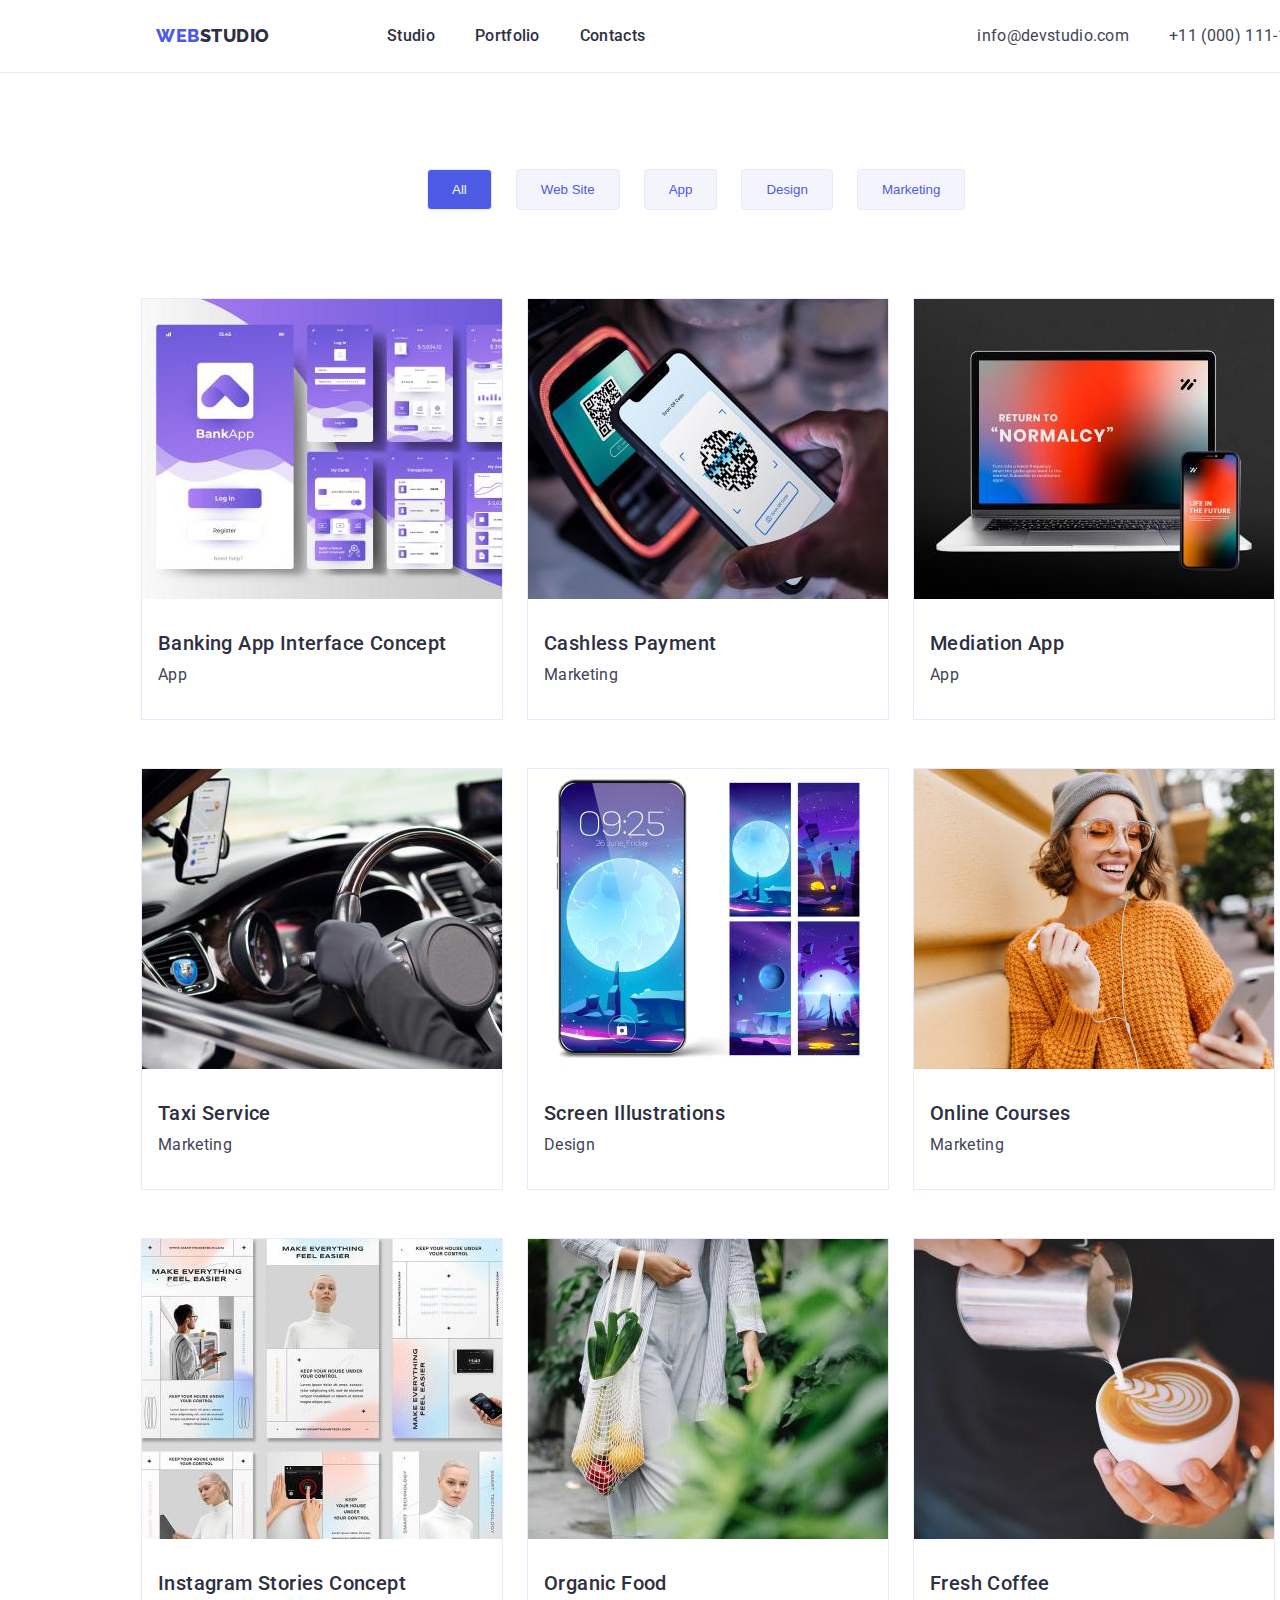
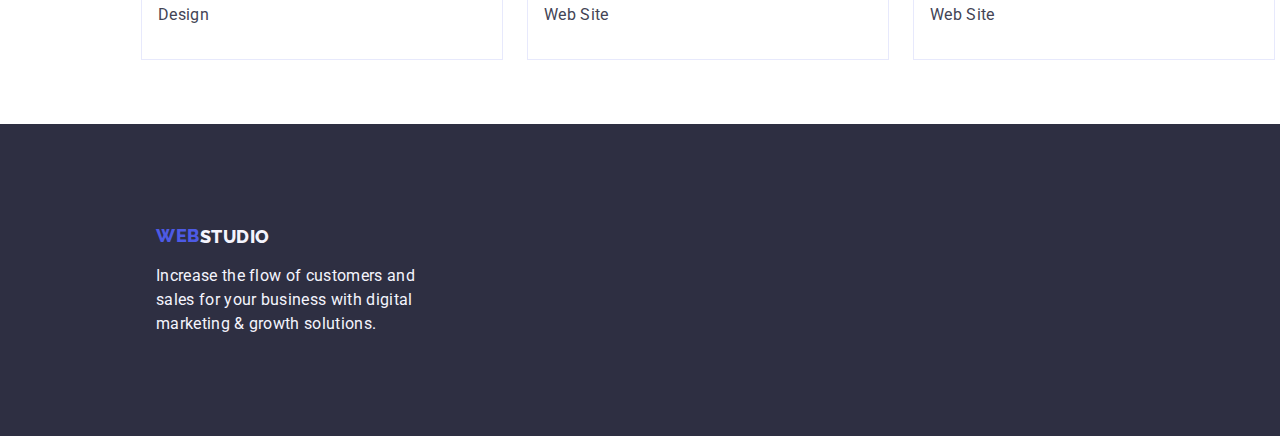
==== portfolio.html @ ba032833 "Initial commit" ====
<!DOCTYPE html>
<html lang="en">
  <head>
    <meta charset="UTF-8" />
    <meta http-equiv="X-UA-Compatible" content="IE=edge" />
    <meta name="viewport" content="width=device-width, initial-scale=1.0" />
    <title>Homework #3</title>
    <!-- FONTS -->
    <link rel="preconnect" href="https://fonts.googleapis.com" />
    <link rel="preconnect" href="https://fonts.gstatic.com" crossorigin />
    <link
      href="https://fonts.googleapis.com/css2?family=Raleway:wght@800&family=Roboto:wght@400;500;700;900&display=swap"
      rel="stylesheet"
    />
    <!-- CSS -->
    <link rel="stylesheet" href="./css/styles.css" />
    <!-- MODERN-NORMALIZE CSS -->
    <link
      rel="stylesheet"
      href="node_modules/modern-normalize/modern-normalize.css"
    />
  </head>

  <body>
    <header class="header">
      <div class="container header-container">
        <!-- LOGO -->
        <a class="header-logo link" href="./"
          ><span class="logo-web">WEB</span>STUDIO</a
        >

        <nav class="header-navigation">
          <!-- Menu Links -->
          <ul class="header-list list">
            <li class="header-item item">
              <a class="header-link link" href="./">Studio</a>
            </li>
            <li class="header-item item">
              <a class="header-link link" href="./portfolio.html">Portfolio</a>
            </li>
            <li class="header-item item">
              <a class="header-link link" href="">Contacts</a>
            </li>
          </ul>
        </nav>
        <!--  -->
        <ul class="header-ctas-list list">
          <li class="header-ctas-item item">
            <a class="header-ctas-link link" href="mailto:info@devstudio.com"
              >info@devstudio.com</a
            >
          </li>
          <li class="header-ctas-item item">
            <a class="header-ctas-link link" href="tel:+110001111111"
              >+11 (000) 111-11-11</a
            >
          </li>
        </ul>
      </div>
    </header>

    <main>
      <div class="portfolio-filter">
        <button class="portfolio-btn-filter button active" type="button">
          All
        </button>
        <button class="portfolio-btn-filter button" type="button">
          Web Site
        </button>
        <button class="portfolio-btn-filter button" type="button">App</button>
        <button class="portfolio-btn-filter button" type="button">
          Design
        </button>
        <button class="portfolio-btn-filter button" type="button">
          Marketing
        </button>
      </div>

      <section class="portfolio-images">
        <ul class="portfolio-list list">
          <li class="portfolio-item item">
            <img
              src="./images/bank-app.jpg"
              alt="banking app interface concept"
            />
            <h3>Banking App Interface Concept</h3>
            <p>App</p>
          </li>
          <li class="portfolio-item">
            <img src="./images/cashless.jpg" alt="cashless payment" />
            <h3>Cashless Payment</h3>
            <p>Marketing</p>
          </li>
          <li class="portfolio-item item">
            <img src="./images/meditation.jpg" alt="mediation app" />
            <h3>Mediation App</h3>
            <p>App</p>
          </li>
          <li class="portfolio-item item">
            <img src="./images/taxi-service.jpg" alt="taxi service" />
            <h3>Taxi Service</h3>
            <p>Marketing</p>
          </li>
          <li class="portfolio-item item">
            <img src="./images/screen.jpg" alt="screen illustrations" />
            <h3>Screen Illustrations</h3>
            <p>Design</p>
          </li>
          <li class="portfolio-item item">
            <img src="./images/online-courses.jpg" alt="online courses" />
            <h3>Online Courses</h3>
            <p>Marketing</p>
          </li>
          <li class="portfolio-item item">
            <img
              src="./images/ig-stories.jpg"
              alt="instagram stories concept"
            />
            <h3>Instagram Stories Concept</h3>
            <p>Design</p>
          </li>
          <li class="portfolio-item item">
            <img src="./images/organic-food.jpg" alt="organic food" />
            <h3>Organic Food</h3>
            <p>Web Site</p>
          </li>
          <li class="portfolio-item item">
            <img src="./images/coffee.jpg" alt="fresh coffee" />
            <h3>Fresh Coffee</h3>
            <p>Web Site</p>
          </li>
        </ul>
      </section>
    </main>

    <footer>
      <div class="container footer-container">
        <a class="footer-logo link" href="./"
          ><span class="logo-web">WEB</span>STUDIO</a
        >
        <p>
          Increase the flow of customers and <br />sales for your business with
          digital <br />marketing & growth solutions.
        </p>
      </div>
    </footer>
  </body>
</html>
---- css/styles.css ----
:root {
    --WHITE: #FFF;
    --IRIS: #4D5AE5;
    --NAVY-BLUE: #2E2F42;
    --SLATE: #434455;
    --CLOUD: #F4F4FD;
    --CORNFLOWER: #E7E9FC;
    --OCEAN: #404BBF;
}

p,
h1,
h2,
h3,
section {
    margin: 0;
}

/* ul,
li {
    margin: 0;
    padding: 0;
}  */

img {
    display: block;
}

body {
    font-family: "Roboto", sans-serif;
    width: 1440px;
    margin: auto;
}

/* General Styles */
.container {
    width: 1440px;
    margin: auto;
}

.list {
    list-style: none;
    padding-left: 0;
    display: flex;
    gap: 40px;
    justify-content: center;

}
.button{
    cursor: pointer;
}

.link {
    text-decoration: none;
    display: flex;
}

.logo-web {
    color: var(--IRIS);
    font-family: "Raleway", sans-serif;
    font-size: 18px;
    font-style: normal;
    font-weight: 800;
    line-height: 116.667%;
    /* 116.667% */
    letter-spacing: 0.54px;
    text-transform: uppercase;
}

h2 {
    color: var(--NAVY-BLUE);
    text-align: center;
    /* Header 2 */
    font-family: Roboto;
    font-size: 36px;
    font-style: normal;
    font-weight: 700;
    line-height: 111.111%;
    /* 111.111% */
    letter-spacing: 0.72px;
    text-transform: capitalize;
}

h3 {
    margin: 0px;
    color: var(--NAVY-BLUE);
    /* Header 3 */
    font-family: Roboto;
    font-size: 20px;
    font-style: normal;
    font-weight: 500;
    line-height: 120%;
    /* 120% */
    letter-spacing: 0.4px;

}

p {
    margin: 0px;
    color: var(--SLATE);
    /* Body */
    font-family: Roboto;
    font-size: 16px;
    font-style: normal;
    font-weight: 400;
    line-height: 150%;
    /* 150% */
    letter-spacing: 0.32px;

}

.section {
    padding-bottom: 120px;
}

/* End of General Styles */

/* HEADER SECTION */
.header-container {
    border-bottom: 1px solid var(--CORNFLOWER);
    background: var(--WHITE);
    display: flex;
    height: 72px;
    gap: 40px;
    align-items: center;
    flex-shrink: 0;

}


.header-logo {
    color: var(--NAVY-BLUE);
    font-family: "Raleway", sans-serif;
    font-size: 18px;
    font-style: normal;
    font-weight: 800;
    line-height: 116.667%;
    /* 116.667% */
    letter-spacing: 0.54px;
    text-transform: uppercase;
    padding-left: 156px;
    justify-content: flex-start;
    width: 115px;
    align-items: center;
    border-radius: 4px;
}

.header-navigation {
    display: flex;
    align-items: flex-start;
    padding-left: 76px;
}


.header-link {
    color: var(--NAVY-BLUE);
    /* Body Medium */
    font-family: inherit;
    font-size: 16px;
    font-style: normal;
    font-weight: 500;
    line-height: 150%;
    /* 150% */
    letter-spacing: 0.32px;
}

.header-link:hover {
    color: var(--IRIS);
}

.header-ctas-list {
    padding-left: 292px;
}

.header-ctas-link {
    color: var(--SLATE);
    /* Body */
    font-family: inherit;
    font-size: 16px;
    font-style: normal;
    font-weight: 400;
    line-height: 150%;
    /* 150% */
    letter-spacing: 0.32px;
}

.header-ctas-link:hover {
    color: var(--IRIS);
}

/* END OF HEADER SECTION */

/* HERO SECTION  */
.hero-container {
    background: var(--NAVY-BLUE);
    height: 600px;
    flex-shrink: 0;
}

.hero-btn {
    display: inline-flex;
    padding: 16px 32px;
    align-items: flex-start;
    gap: 10px;
    font-family: inherit;
    border-radius: 4px;
    background: var(--IRIS);
    color: var(--WHITE);
    box-shadow: 0px 4px 4px 0px rgba(0, 0, 0, 0.15);
    position: absolute;
    margin-left: -50px;
    left: 50%;
}

.hero-btn:hover {
    background-color: var(--WHITE);
    color: var(--IRIS);

}

.hero-section-title {
    color: var(--WHITE);
    text-align: center;
    /* Header 1 */
    font-family: inherit;
    font-size: 56px;
    font-style: normal;
    font-weight: 700;
    line-height: 107.143%;
    /* 107.143% */
    letter-spacing: 1.12px;
    padding-top: 188px;
    padding-bottom: 48px;
}

.hero-list {
    gap: 24px;
    padding-top: 32px;
}

.hero-benefit-item {
    display: flex;
    width: 264px;
    flex-direction: column;
    align-items: flex-start;
    gap: 8px;
}

.wwd-item {
    display: inline-flex;
    flex-direction: column;
    align-items: flex-start;
}

.our-team {
    height: 492px;
    padding-top: 120px;
    padding-bottom: 120px;
    text-align: center;
    background: var(--CLOUD);
}

.ot h2 {
    padding-top: 32px;
}

.ot-container {
    padding-bottom: 0px;
}

.ot-item {
    display: inline-flex;
    padding-bottom: 32px;
    flex-direction: column;
    justify-content: center;
    align-items: center;
    gap: 32px;
    border-radius: 0px 0px 4px 4px;
    background: var(--WHITE, #FFF);
    box-shadow: 0px 2px 1px 0px rgba(46, 47, 66, 0.08), 0px 1px 1px 0px rgba(46, 47, 66, 0.16), 0px 1px 6px 0px rgba(46, 47, 66, 0.08);
}

.ot-item-card-content {
    display: flex;
    width: 232px;
    flex-direction: column;
    justify-content: center;
    align-items: center;
    gap: 8px;
}


/* END OF HERO SECTION */

/* PORTFOLIO SECTION  */
.portfolio-btn-filter {
    border-radius: 4px;
    border: 1px solid var(--CORNFLOWER);
    background: var(--CLOUD);
    color: var(--IRIS);
}

.active {
    background: var(--IRIS);
    color: var(--CLOUD);
}

.portfolio-filter {
    display: inline-flex;
    padding-top: 96px;
    padding-left: 427px;
    padding-bottom: 72px;
}

.portfolio-btn-filter {
    border-radius: 4px;
    border: 1px solid var(--CORNFLOWER, #e7e9fc);
    background: var(--CLOUD, #f4f4fd);
    display: flex;
    padding: 12px 24px;
    justify-content: center;
    align-items: center;
    color: var(--IRIS, #4d5ae5);
    text-align: center;
    margin-right: 24px;
}

.portfolio-btn-filter:hover,
.active {
    border-radius: 4px;
    border: 1px solid var(--CORNFLOWER);
    background: var(--IRIS);
    color: var(--CLOUD);
}

.active:hover {
    background: var(--CLOUD);
    color: var(--IRIS);
}

.portfolio-images {
    width: 1440px;
    display: flex;

}

.portfolio-images h3 {
    margin: 0px;
    padding-top: 32px;
    padding-left: 16px;
}

.portfolio-images p {
    margin: 0px;
    padding-top: 8px;
    padding-left: 16px;
    padding-bottom: 32px;
}

.portfolio-list {
    display: flex;
    flex-wrap: wrap;
    gap: inherit;
}

.portfolio-item {
    background-color: #ffffff;
    margin-right: 24px;
    border: 1px solid #e7e9fc;
    width: 360px;
    height: 420px;
}

.portfolio-item:nth-of-type(3n + 1) {
    margin-bottom: 48px;
}

/* END OF PORTFOLIO SECTION */

/* CONTACTS SECTION  */

/* END OF CONTACTS SECTION */


/* FOOTER */
.footer-container {
    background: var(--NAVY-BLUE);
    height: 312px;
    flex-shrink: 0;
}

.footer-logo {
    padding-top: 101.5px;
    padding-left: 156px;
    text-decoration: none;
    color: var(--CLOUD, #f4f4fd);
    font-family: Raleway;
    font-size: 18px;
    font-weight: 800;
    line-height: 21px;
    letter-spacing: 0.54px;
    text-transform: uppercase;
}

footer p {
    color: var(--CLOUD);
    line-height: 150%;
    /* 150% */
    padding-top: 17.5px;
    width: 264px;
    padding-left: 156px;
    /* 
    line-height: 1;
    1 = 16px 
    1.5 = 24px
    */
    letter-spacing: 0.32px;
}


/* END OF FOOTER */
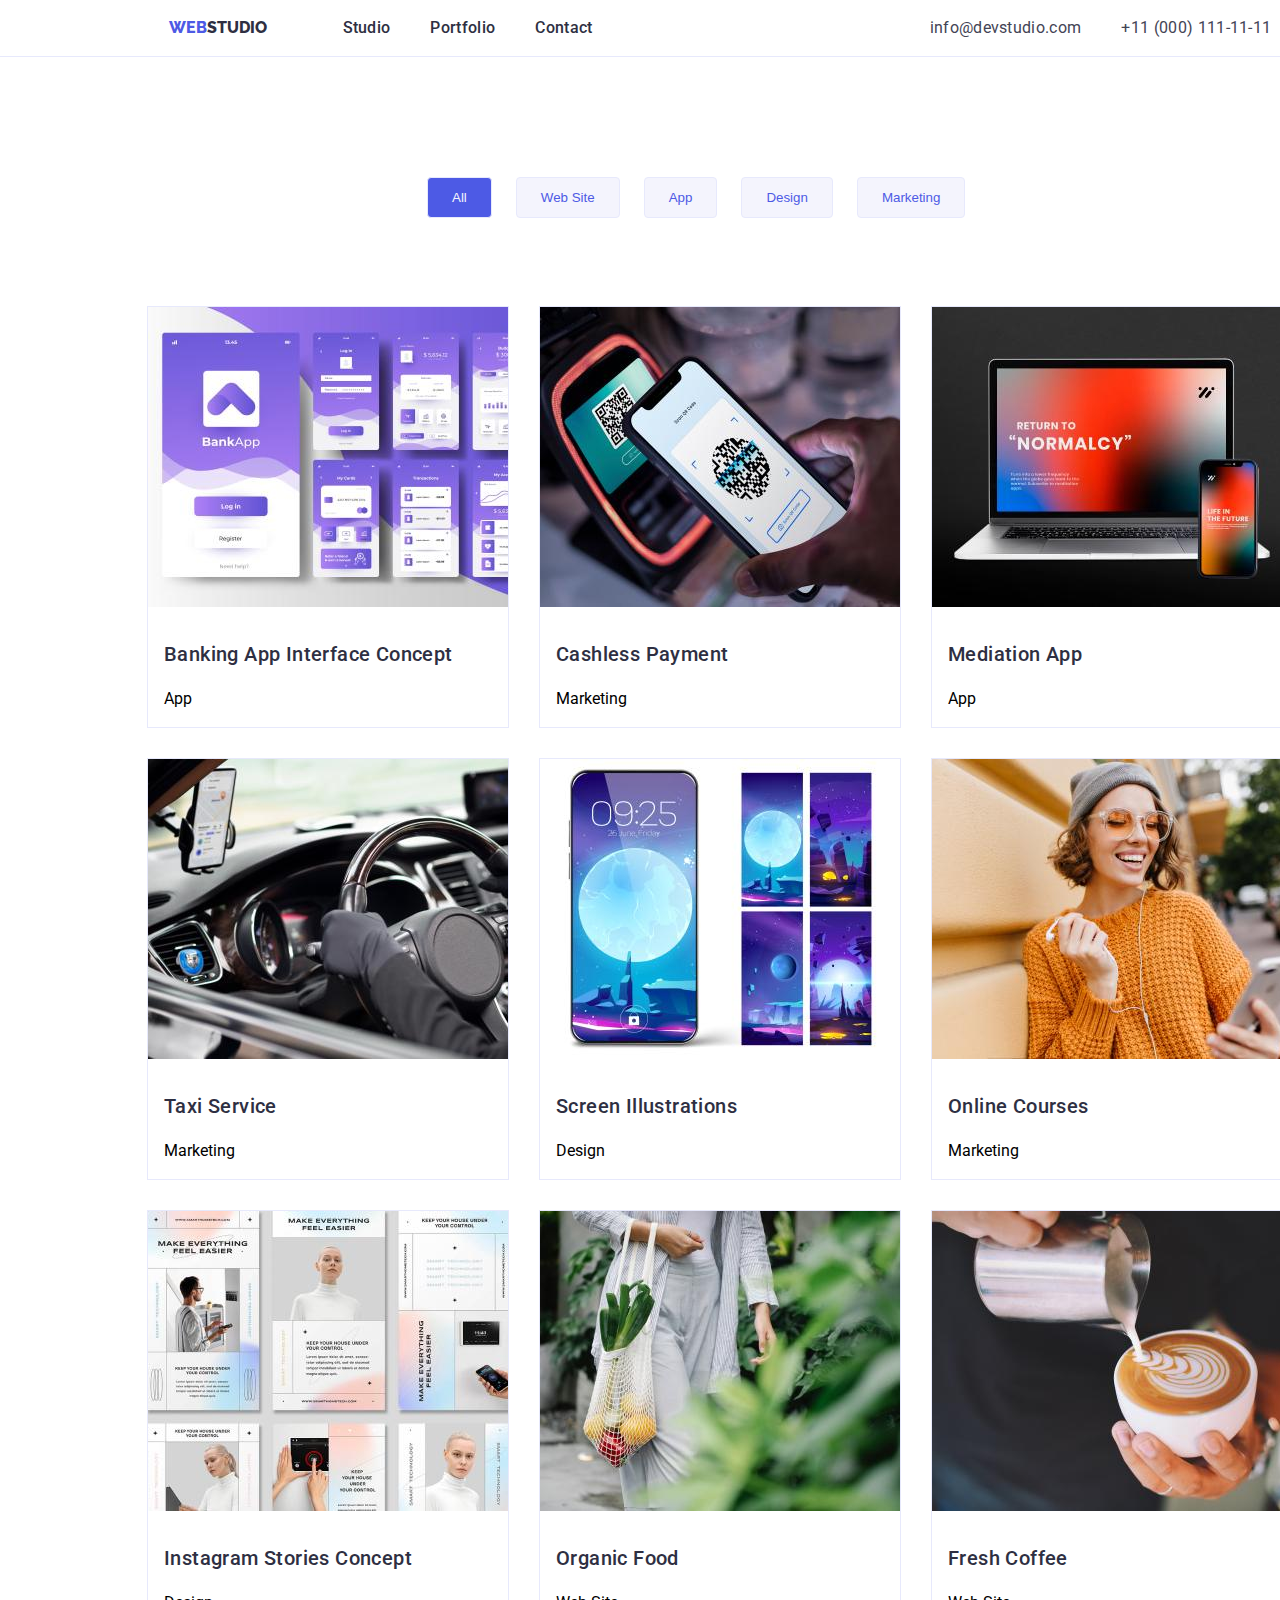
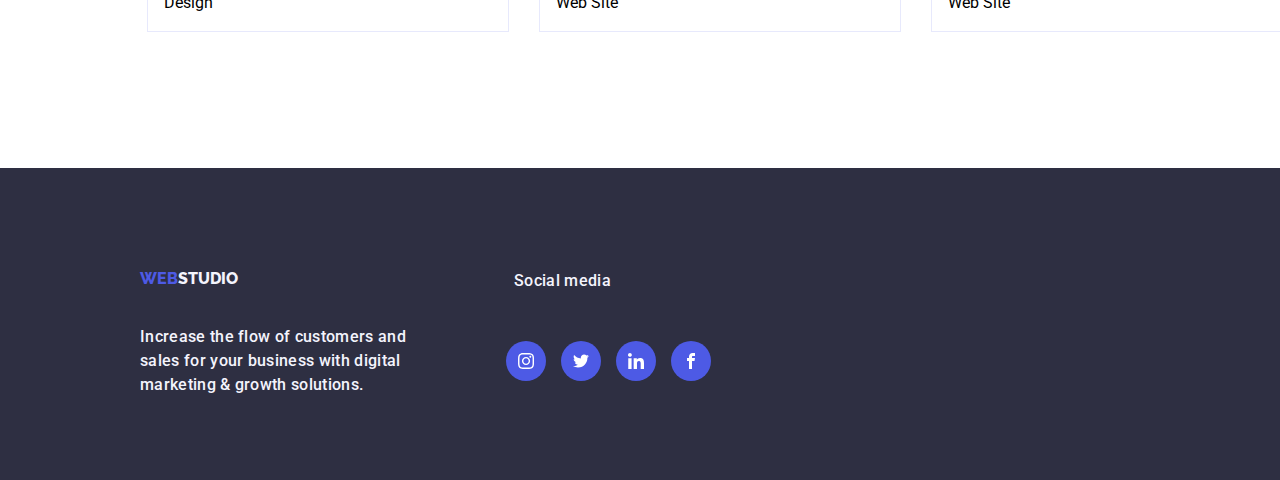
==== commit 095268cd: "homework#4" ====
--- a/portfolio.html
+++ b/portfolio.html
@@ -2,9 +2,8 @@
 <html lang="en">
   <head>
     <meta charset="UTF-8" />
-    <meta http-equiv="X-UA-Compatible" content="IE=edge" />
     <meta name="viewport" content="width=device-width, initial-scale=1.0" />
-    <title>Homework #3</title>
+    <title>Homework #4</title>
     <!-- FONTS -->
     <link rel="preconnect" href="https://fonts.googleapis.com" />
     <link rel="preconnect" href="https://fonts.gstatic.com" crossorigin />
@@ -20,129 +19,176 @@
       href="node_modules/modern-normalize/modern-normalize.css"
     />
   </head>
-
   <body>
-    <header class="header">
-      <div class="container header-container">
-        <!-- LOGO -->
-        <a class="header-logo link" href="./"
-          ><span class="logo-web">WEB</span>STUDIO</a
-        >
-
-        <nav class="header-navigation">
-          <!-- Menu Links -->
-          <ul class="header-list list">
-            <li class="header-item item">
-              <a class="header-link link" href="./">Studio</a>
+    <header class="d-flex header">
+      <div class="d-flex">
+        <a href="" class="logo link">
+          <span class="logo-web">Web</span
+          ><span class="logo-studio-nav">studio</span>
+        </a>
+        <nav>
+          <ul class="list">
+            <li>
+              <a href="./" class="link nav-link">Studio</a>
             </li>
-            <li class="header-item item">
-              <a class="header-link link" href="./portfolio.html">Portfolio</a>
+            <li>
+              <a href="./portfolio.html" class="link nav-link">Portfolio</a>
             </li>
-            <li class="header-item item">
-              <a class="header-link link" href="">Contacts</a>
+            <li>
+              <a href="" class="link nav-link">Contact</a>
             </li>
           </ul>
         </nav>
-        <!--  -->
-        <ul class="header-ctas-list list">
-          <li class="header-ctas-item item">
-            <a class="header-ctas-link link" href="mailto:info@devstudio.com"
-              >info@devstudio.com</a
-            >
-          </li>
-          <li class="header-ctas-item item">
-            <a class="header-ctas-link link" href="tel:+110001111111"
-              >+11 (000) 111-11-11</a
-            >
-          </li>
-        </ul>
       </div>
+      <ul class="list">
+        <li>
+          <a href="mailto:info@devstudio.com" class="link contacts"
+            >info@devstudio.com
+          </a>
+        </li>
+        <li>
+          <a href="tel:+110001111111" class="link contacts"
+            >+11 (000) 111-11-11
+          </a>
+        </li>
+      </ul>
     </header>
 
     <main>
-      <div class="portfolio-filter">
-        <button class="portfolio-btn-filter button active" type="button">
-          All
-        </button>
-        <button class="portfolio-btn-filter button" type="button">
-          Web Site
-        </button>
-        <button class="portfolio-btn-filter button" type="button">App</button>
-        <button class="portfolio-btn-filter button" type="button">
-          Design
-        </button>
-        <button class="portfolio-btn-filter button" type="button">
-          Marketing
-        </button>
-      </div>
+      <section class="projects section">
+        <div class="portfolio-filter">
+          <button class="portfolio-btn-filter button active" type="button">
+            All
+          </button>
+          <button class="portfolio-btn-filter button" type="button">
+            Web Site
+          </button>
+          <button class="portfolio-btn-filter button" type="button">App</button>
+          <button class="portfolio-btn-filter button" type="button">
+            Design
+          </button>
+          <button class="portfolio-btn-filter button" type="button">
+            Marketing
+          </button>
+        </div>
 
-      <section class="portfolio-images">
-        <ul class="portfolio-list list">
-          <li class="portfolio-item item">
-            <img
-              src="./images/bank-app.jpg"
-              alt="banking app interface concept"
-            />
-            <h3>Banking App Interface Concept</h3>
-            <p>App</p>
-          </li>
-          <li class="portfolio-item">
-            <img src="./images/cashless.jpg" alt="cashless payment" />
-            <h3>Cashless Payment</h3>
-            <p>Marketing</p>
-          </li>
-          <li class="portfolio-item item">
-            <img src="./images/meditation.jpg" alt="mediation app" />
-            <h3>Mediation App</h3>
-            <p>App</p>
-          </li>
-          <li class="portfolio-item item">
-            <img src="./images/taxi-service.jpg" alt="taxi service" />
-            <h3>Taxi Service</h3>
-            <p>Marketing</p>
-          </li>
-          <li class="portfolio-item item">
-            <img src="./images/screen.jpg" alt="screen illustrations" />
-            <h3>Screen Illustrations</h3>
-            <p>Design</p>
-          </li>
-          <li class="portfolio-item item">
-            <img src="./images/online-courses.jpg" alt="online courses" />
-            <h3>Online Courses</h3>
-            <p>Marketing</p>
-          </li>
-          <li class="portfolio-item item">
-            <img
-              src="./images/ig-stories.jpg"
-              alt="instagram stories concept"
-            />
-            <h3>Instagram Stories Concept</h3>
-            <p>Design</p>
-          </li>
-          <li class="portfolio-item item">
-            <img src="./images/organic-food.jpg" alt="organic food" />
-            <h3>Organic Food</h3>
-            <p>Web Site</p>
-          </li>
-          <li class="portfolio-item item">
-            <img src="./images/coffee.jpg" alt="fresh coffee" />
-            <h3>Fresh Coffee</h3>
-            <p>Web Site</p>
-          </li>
-        </ul>
+        <div class="container">
+          <ul class="portfolio-list list">
+            <li class="portfolio-item item">
+              <img src="./images/bank-app.jpg" alt="" />
+              <div class="project-caption">
+                <h3>Banking App Interface Concept</h3>
+                <p>App</p>
+              </div>
+            </li>
+            <li class="portfolio-item item">
+              <img src="./images/cashless.jpg" alt="" />
+              <div class="project-caption">
+                <h3>Cashless Payment</h3>
+                <p>Marketing</p>
+              </div>
+            </li>
+            <li class="portfolio-item item">
+              <img src="./images/meditation.jpg" alt="" />
+              <div class="project-caption">
+                <h3>Mediation App</h3>
+                <p>App</p>
+              </div>
+            </li>
+            <li class="portfolio-item item">
+              <img src="./images/taxi-service.jpg" alt="" />
+              <div class="project-caption">
+                <h3>Taxi Service</h3>
+                <p>Marketing</p>
+              </div>
+            </li>
+            <li class="portfolio-item item">
+              <img src="./images/screen.jpg" alt="" />
+              <div class="project-caption">
+                <h3>Screen Illustrations</h3>
+                <p>Design</p>
+              </div>
+            </li>
+            <li class="portfolio-item item">
+              <img src="./images/online-courses.jpg" alt="" />
+              <div class="project-caption">
+                <h3>Online Courses</h3>
+                <p>Marketing</p>
+              </div>
+            </li>
+            <li class="portfolio-item item">
+              <img src="./images/ig-stories.jpg" alt="" />
+              <div class="project-caption">
+                <h3>Instagram Stories Concept</h3>
+                <p>Design</p>
+              </div>
+            </li>
+            <li class="portfolio-item item">
+              <img src="./images/organic-food.jpg" alt="" />
+              <div class="project-caption">
+                <h3>Organic Food</h3>
+                <p>Web Site</p>
+              </div>
+            </li>
+            <li class="portfolio-item item">
+              <img src="./images/coffee.jpg" alt="" />
+              <div class="project-caption">
+                <h3>Fresh Coffee</h3>
+                <p>Web Site</p>
+              </div>
+            </li>
+          </ul>
+        </div>
       </section>
     </main>
 
-    <footer>
-      <div class="container footer-container">
-        <a class="footer-logo link" href="./"
-          ><span class="logo-web">WEB</span>STUDIO</a
-        >
-        <p>
-          Increase the flow of customers and <br />sales for your business with
-          digital <br />marketing & growth solutions.
-        </p>
-      </div>
+       <footer class="bg-dark footer">
+      <ul class="list footer-line1">
+        <li>
+          <a href="./" class="logo link">
+            <span class="logo-web">Web</span
+            ><span class="logo-studio-footer">studio</span>
+          </a>
+        </li>
+        <li class="footer-text">Social media</li>
+      </ul>
+      <ul class="list footer-line2">
+        <li>
+          <p class="footer-text">
+
+            Increase the flow of customers and <br />
+            sales for your business with digital <br />
+            marketing & growth solutions.
+          </p>
+        </li>
+        <li class="footer-icons">
+          <ul class="list footer-iconsvg">
+            <li>
+              <a class="socials-icon">
+                <svg class="social-iconsvg button">
+                  <use href="./images/icons.svg#instagram-2"></use>
+                </svg>
+              </a>
+            </li>
+              <a class="socials-icon">
+                <svg class="social-iconsvg button">
+                  <use href="./images/icons.svg#twitter-1"></use>
+                </svg>
+              </a>
+              <a class="socials-icon">
+                <svg class="social-iconsvg button">
+                  <use href="./images/icons.svg#linkedin-1"></use>
+                </svg>
+              </a>
+              <a class="socials-icon">
+                <svg class="social-iconsvg button">
+                  <use href="./images/icons.svg#facebook"></use>
+                </svg>
+              </a>
+            </li>
+          </ul>
+        </li>
+      </ul>
     </footer>
   </body>
 </html>
--- a/css/styles.css
+++ b/css/styles.css
@@ -1,29 +1,13 @@
 :root {
-    --WHITE: #FFF;
-    --IRIS: #4D5AE5;
-    --NAVY-BLUE: #2E2F42;
-    --SLATE: #434455;
-    --CLOUD: #F4F4FD;
-    --CORNFLOWER: #E7E9FC;
-    --OCEAN: #404BBF;
-}
-
-p,
-h1,
-h2,
-h3,
-section {
-    margin: 0;
-}
-
-/* ul,
-li {
-    margin: 0;
-    padding: 0;
-}  */
-
-img {
-    display: block;
+    --iris: #4d5ae5;
+    --navyblue: #2e2f42;
+    --ocean: #404bbf;
+    --white: #fff;
+    --slate: #434455;
+    --cornflower: #e7e9fc;
+    --cloud: #f4f4fd;
+    --grey: #2E2F42B2;
+    --lightgreen: #31d0aa;
 }
 
 body {
@@ -32,295 +16,325 @@
     margin: auto;
 }
 
-/* General Styles */
-.container {
-    width: 1440px;
-    margin: auto;
-}
-
+/*GENERAL STYLING*/
 .list {
     list-style: none;
     padding-left: 0;
     display: flex;
-    gap: 40px;
-    justify-content: center;
-
+    justify-content: center;
+    gap: 30px;
 }
 .button{
     cursor: pointer;
 }
 
+.bg-dark {
+    background-color: var(--navyblue);
+}
+
+.logo {
+    text-transform: uppercase;
+    font-family: "Raleway";
+    font-weight: 800;
+    line-height: 1.3;
+}
+
+
+.logo .logo-web:hover {
+    color: var(--lightgreen);
+}
+
+.logo-web {
+    color: var(--iris);
+}
+
+
 .link {
     text-decoration: none;
-    display: flex;
-}
-
-.logo-web {
-    color: var(--IRIS);
-    font-family: "Raleway", sans-serif;
-    font-size: 18px;
-    font-style: normal;
-    font-weight: 800;
-    line-height: 116.667%;
-    /* 116.667% */
-    letter-spacing: 0.54px;
-    text-transform: uppercase;
-}
-
-h2 {
-    color: var(--NAVY-BLUE);
-    text-align: center;
-    /* Header 2 */
-    font-family: Roboto;
+}
+
+.section-title {
+    color: var(--navyblue);
+    text-align: center;
     font-size: 36px;
-    font-style: normal;
     font-weight: 700;
-    line-height: 111.111%;
+    line-height: 2.5;
     /* 111.111% */
     letter-spacing: 0.72px;
     text-transform: capitalize;
 }
 
-h3 {
-    margin: 0px;
-    color: var(--NAVY-BLUE);
-    /* Header 3 */
-    font-family: Roboto;
+.p-dark {
+    color: var(--slate);
+    line-height: 1.5;
+    /* 150% */
+    letter-spacing: 0.32px;
+}
+
+.about h3,
+.team h3,
+.projects h3 {
+    color: var(--navyblue);
     font-size: 20px;
-    font-style: normal;
     font-weight: 500;
-    line-height: 120%;
+    line-height: 1.5;
     /* 120% */
     letter-spacing: 0.4px;
-
-}
-
-p {
-    margin: 0px;
-    color: var(--SLATE);
-    /* Body */
-    font-family: Roboto;
-    font-size: 16px;
-    font-style: normal;
-    font-weight: 400;
-    line-height: 150%;
+}
+
+.container {
+    width: 1440px;
+}
+
+.d-flex {
+    display: flex;
+    justify-content: center;
+   
+}
+
+.section {
+    padding-top: 120px;
+    padding-bottom: 120px;
+}
+
+.what-we-do ul,
+.about ul,
+.team ul {
+    justify-content: center;
+}
+.about-iconsvg{
+    width: 64px;
+    height: 64px;
+}
+.social-iconsvg {
+    width: 16px;
+    height: 16px;
+    /* fill: var(--white); */
+
+}
+
+/*END OF GENERAL STYLING*/
+
+/*HEADER STYLING*/
+.header {
+    justify-content: space-around;
+    align-items: center;
+    border-bottom: 1px solid var(--cornflower);
+    background: var(--white);
+}
+
+.header .d-flex {
+    align-items: center;
+}
+
+.header .list {
+    gap: 40px;
+}
+
+.logo {
+    margin-right: 76px;
+}
+
+.logo-studio-nav {
+    color: var(--navyblue);
+}
+
+.nav-link {
+    font-weight: 500;
+    line-height: 1.5;
     /* 150% */
     letter-spacing: 0.32px;
-
-}
-
-.section {
-    padding-bottom: 120px;
-}
-
-/* End of General Styles */
-
-/* HEADER SECTION */
-.header-container {
-    border-bottom: 1px solid var(--CORNFLOWER);
-    background: var(--WHITE);
-    display: flex;
-    height: 72px;
-    gap: 40px;
-    align-items: center;
-    flex-shrink: 0;
-
-}
-
-
-.header-logo {
-    color: var(--NAVY-BLUE);
-    font-family: "Raleway", sans-serif;
-    font-size: 18px;
-    font-style: normal;
-    font-weight: 800;
-    line-height: 116.667%;
-    /* 116.667% */
-    letter-spacing: 0.54px;
-    text-transform: uppercase;
-    padding-left: 156px;
-    justify-content: flex-start;
-    width: 115px;
-    align-items: center;
-    border-radius: 4px;
-}
-
-.header-navigation {
-    display: flex;
-    align-items: flex-start;
-    padding-left: 76px;
-}
-
-
-.header-link {
-    color: var(--NAVY-BLUE);
-    /* Body Medium */
-    font-family: inherit;
-    font-size: 16px;
-    font-style: normal;
-    font-weight: 500;
-    line-height: 150%;
-    /* 150% */
+    color: var(--navyblue);
+}
+
+.nav-link:hover,
+.nav-link:focus,
+.contacts:hover,
+.contacts:focus {
+    color: var(--ocean);
+}
+
+.contacts {
+    line-height: 1.5;
+    color: var(--slate);
     letter-spacing: 0.32px;
 }
 
-.header-link:hover {
-    color: var(--IRIS);
-}
-
-.header-ctas-list {
-    padding-left: 292px;
-}
-
-.header-ctas-link {
-    color: var(--SLATE);
-    /* Body */
-    font-family: inherit;
-    font-size: 16px;
-    font-style: normal;
-    font-weight: 400;
-    line-height: 150%;
-    /* 150% */
-    letter-spacing: 0.32px;
-}
-
-.header-ctas-link:hover {
-    color: var(--IRIS);
-}
-
-/* END OF HEADER SECTION */
-
-/* HERO SECTION  */
-.hero-container {
-    background: var(--NAVY-BLUE);
-    height: 600px;
-    flex-shrink: 0;
-}
-
-.hero-btn {
-    display: inline-flex;
-    padding: 16px 32px;
-    align-items: flex-start;
-    gap: 10px;
-    font-family: inherit;
-    border-radius: 4px;
-    background: var(--IRIS);
-    color: var(--WHITE);
-    box-shadow: 0px 4px 4px 0px rgba(0, 0, 0, 0.15);
-    position: absolute;
-    margin-left: -50px;
-    left: 50%;
-}
-
-.hero-btn:hover {
-    background-color: var(--WHITE);
-    color: var(--IRIS);
-
-}
-
-.hero-section-title {
-    color: var(--WHITE);
-    text-align: center;
-    /* Header 1 */
-    font-family: inherit;
+/*END OF HEADER STYLING*/
+
+/* HERO SECTION STYLING */
+
+.hero {
+    padding-top: 188px;
+    padding-bottom: 188px;
+    background: var(--grey);
+    text-align: center;
+    background-image: url("../images/people-office.jpg");
+    background-repeat: no-repeat;
+    background-position: center;
+    background-size: cover;
+    background-blend-mode: darken;
+}
+
+.hero-text {
+    color: var(--white);
+    text-align: center;
     font-size: 56px;
-    font-style: normal;
     font-weight: 700;
-    line-height: 107.143%;
+    line-height: 60px;
     /* 107.143% */
     letter-spacing: 1.12px;
-    padding-top: 188px;
-    padding-bottom: 48px;
-}
-
-.hero-list {
-    gap: 24px;
-    padding-top: 32px;
-}
-
-.hero-benefit-item {
-    display: flex;
-    width: 264px;
-    flex-direction: column;
-    align-items: flex-start;
-    gap: 8px;
-}
-
-.wwd-item {
-    display: inline-flex;
-    flex-direction: column;
-    align-items: flex-start;
-}
-
-.our-team {
-    height: 492px;
-    padding-top: 120px;
-    padding-bottom: 120px;
-    text-align: center;
-    background: var(--CLOUD);
-}
-
-.ot h2 {
-    padding-top: 32px;
-}
-
-.ot-container {
+    text-transform: uppercase;
+}
+
+.hero-btn {
+    background-color: var(--iris);
+    border: none;
+    border-radius: 4px;
+    color: var(--white);
+    padding: 16px 32px;
+}
+
+.hero-btn:hover {
+    background-color: var(--ocean);
+}
+
+/* END OF HERO SECTION STYLING */
+
+/* ABOUT STYLING */
+.about{
+    padding-left: 10%;
     padding-bottom: 0px;
-}
-
-.ot-item {
-    display: inline-flex;
-    padding-bottom: 32px;
-    flex-direction: column;
-    justify-content: center;
-    align-items: center;
-    gap: 32px;
-    border-radius: 0px 0px 4px 4px;
-    background: var(--WHITE, #FFF);
-    box-shadow: 0px 2px 1px 0px rgba(46, 47, 66, 0.08), 0px 1px 1px 0px rgba(46, 47, 66, 0.16), 0px 1px 6px 0px rgba(46, 47, 66, 0.08);
-}
-
-.ot-item-card-content {
-    display: flex;
-    width: 232px;
-    flex-direction: column;
-    justify-content: center;
-    align-items: center;
-    gap: 8px;
-}
-
-
-/* END OF HERO SECTION */
-
-/* PORTFOLIO SECTION  */
+    width: 1158px;
+}
+.about-icon {
+    padding: 24px 0;
+    text-align: center;
+    background-color: var(--cloud);
+}
+
+/* TEAM SECTION STYLING */
+.team {
+    background-color: var(--cloud);
+
+}
+
+.team-name {
+    color: var(--navyblue);
+    font-size: 20px;
+    font-weight: 500;
+    line-height: 1.5;
+    /* 120% */
+    letter-spacing: 0.4px;
+    margin-top: 0;
+}
+
+.team ul li {
+    text-align: center;
+}
+
+.team img {
+    display: block;
+}
+
+.team-caption {
+    padding: 32px 0px;
+    background-color: var(--white);
+}
+
+.team-socials {
+    display: flex;
+    justify-content: space-around;
+}
+
+.socials-icon {
+    background-color: var(--iris);
+    border-radius: 50%;
+    height: 40px;
+    width: 40px;
+    display: flex;
+    align-items: center;
+    justify-content: center;
+}
+.socials-icon:hover {
+    background-color: var(--lightgreen);
+    border-radius: 50%;
+    height: 40px;
+    width: 40px;
+    display: flex;
+    align-items: center;
+    justify-content: center;
+}
+
+.socials-icon svg {
+    fill: white;
+}
+
+/* CUSTOMERS STYLING */
+.customers{
+    padding-top: 0px;
+}
+
+.customer-icon {
+    border: 1px solid #8e8f99;
+    padding: 16px 32px;
+}
+
+.customer-icon svg {
+    fill: #8e8f99;
+}
+
+.customer-icon:hover,
+.customer-icon:focus {
+    border-color: var(--iris);
+}
+
+.customer-icon:hover svg,
+.customer-icon:focus svg {
+    fill: var(--iris);
+}
+
+/* PORTFOLIO STYLING */
+.projects ul {
+    width: 100%;
+    flex-wrap: wrap;
+}
+
+.projects li {
+    width: 360px;
+}
+
+.projects li img {
+    width: 100%;
+}
+
 .portfolio-btn-filter {
     border-radius: 4px;
-    border: 1px solid var(--CORNFLOWER);
-    background: var(--CLOUD);
-    color: var(--IRIS);
+    border: 1px solid var(--cornflower);
+    background: var(--cloud);
+    color: var(--iris);
 }
 
 .active {
-    background: var(--IRIS);
-    color: var(--CLOUD);
+    background: var(--iris);
+    color: var(--cloud);
 }
 
 .portfolio-filter {
     display: inline-flex;
-    padding-top: 96px;
     padding-left: 427px;
     padding-bottom: 72px;
 }
 
 .portfolio-btn-filter {
     border-radius: 4px;
-    border: 1px solid var(--CORNFLOWER, #e7e9fc);
-    background: var(--CLOUD, #f4f4fd);
+    border: 1px solid var(--cornflower);
+    background: var(--cloud);
     display: flex;
     padding: 12px 24px;
     justify-content: center;
     align-items: center;
-    color: var(--IRIS, #4d5ae5);
+    color: var(--iris);
     text-align: center;
     margin-right: 24px;
 }
@@ -328,94 +342,67 @@
 .portfolio-btn-filter:hover,
 .active {
     border-radius: 4px;
-    border: 1px solid var(--CORNFLOWER);
-    background: var(--IRIS);
-    color: var(--CLOUD);
+    border: 1px solid var(--cornflower);
+    background: var(--iris);
+    color: var(--cloud);
 }
 
 .active:hover {
-    background: var(--CLOUD);
-    color: var(--IRIS);
-}
-
-.portfolio-images {
-    width: 1440px;
-    display: flex;
-
-}
-
-.portfolio-images h3 {
+    background: var(--cloud);
+    color: var(--iris);
+}
+.portfolio-item{
+    background-color: var(--white);
+    margin-right: 24px;
+    border: 1px solid var(--cornflower);
     margin: 0px;
-    padding-top: 32px;
-    padding-left: 16px;
-}
-
-.portfolio-images p {
+    width: 360px;
+    height: 420px;
+    overflow: hidden;
+}
+.project-caption{
     margin: 0px;
     padding-top: 8px;
     padding-left: 16px;
     padding-bottom: 32px;
 }
 
-.portfolio-list {
-    display: flex;
-    flex-wrap: wrap;
-    gap: inherit;
-}
-
-.portfolio-item {
-    background-color: #ffffff;
-    margin-right: 24px;
-    border: 1px solid #e7e9fc;
-    width: 360px;
-    height: 420px;
-}
-
-.portfolio-item:nth-of-type(3n + 1) {
-    margin-bottom: 48px;
-}
-
-/* END OF PORTFOLIO SECTION */
-
-/* CONTACTS SECTION  */
-
-/* END OF CONTACTS SECTION */
-
-
-/* FOOTER */
-.footer-container {
-    background: var(--NAVY-BLUE);
+/*FOOTER STYLING*/
+.footer{
     height: 312px;
     flex-shrink: 0;
 }
-
-.footer-logo {
-    padding-top: 101.5px;
-    padding-left: 156px;
-    text-decoration: none;
-    color: var(--CLOUD, #f4f4fd);
-    font-family: Raleway;
-    font-size: 18px;
-    font-weight: 800;
-    line-height: 21px;
-    letter-spacing: 0.54px;
-    text-transform: uppercase;
-}
-
-footer p {
-    color: var(--CLOUD);
-    line-height: 150%;
+.logo-studio-footer {
+    color: var(--cloud);
+}
+
+.footer-text {
+    color: var(--cloud);
+    line-height: 1.5;
+    font-weight: 500;
     /* 150% */
-    padding-top: 17.5px;
-    width: 264px;
-    padding-left: 156px;
     /* 
-    line-height: 1;
-    1 = 16px 
-    1.5 = 24px
+        line-height: 1;
+        1 = 16px 
+        1.5 = 24px
     */
     letter-spacing: 0.32px;
 }
-
-
-/* END OF FOOTER */+.footer-iconsvg{
+    gap:15px;
+}
+.footer-line1{
+    padding-top: 101px;
+    padding-left: 140px;
+    justify-content: left;
+    margin:0px;
+    gap: 200px;
+}
+.footer-line2{
+    align-items: center;
+    justify-content: left;
+    padding-left: 140px;
+    gap:100px;
+}
+
+/*END OF FOOTER STYLING*/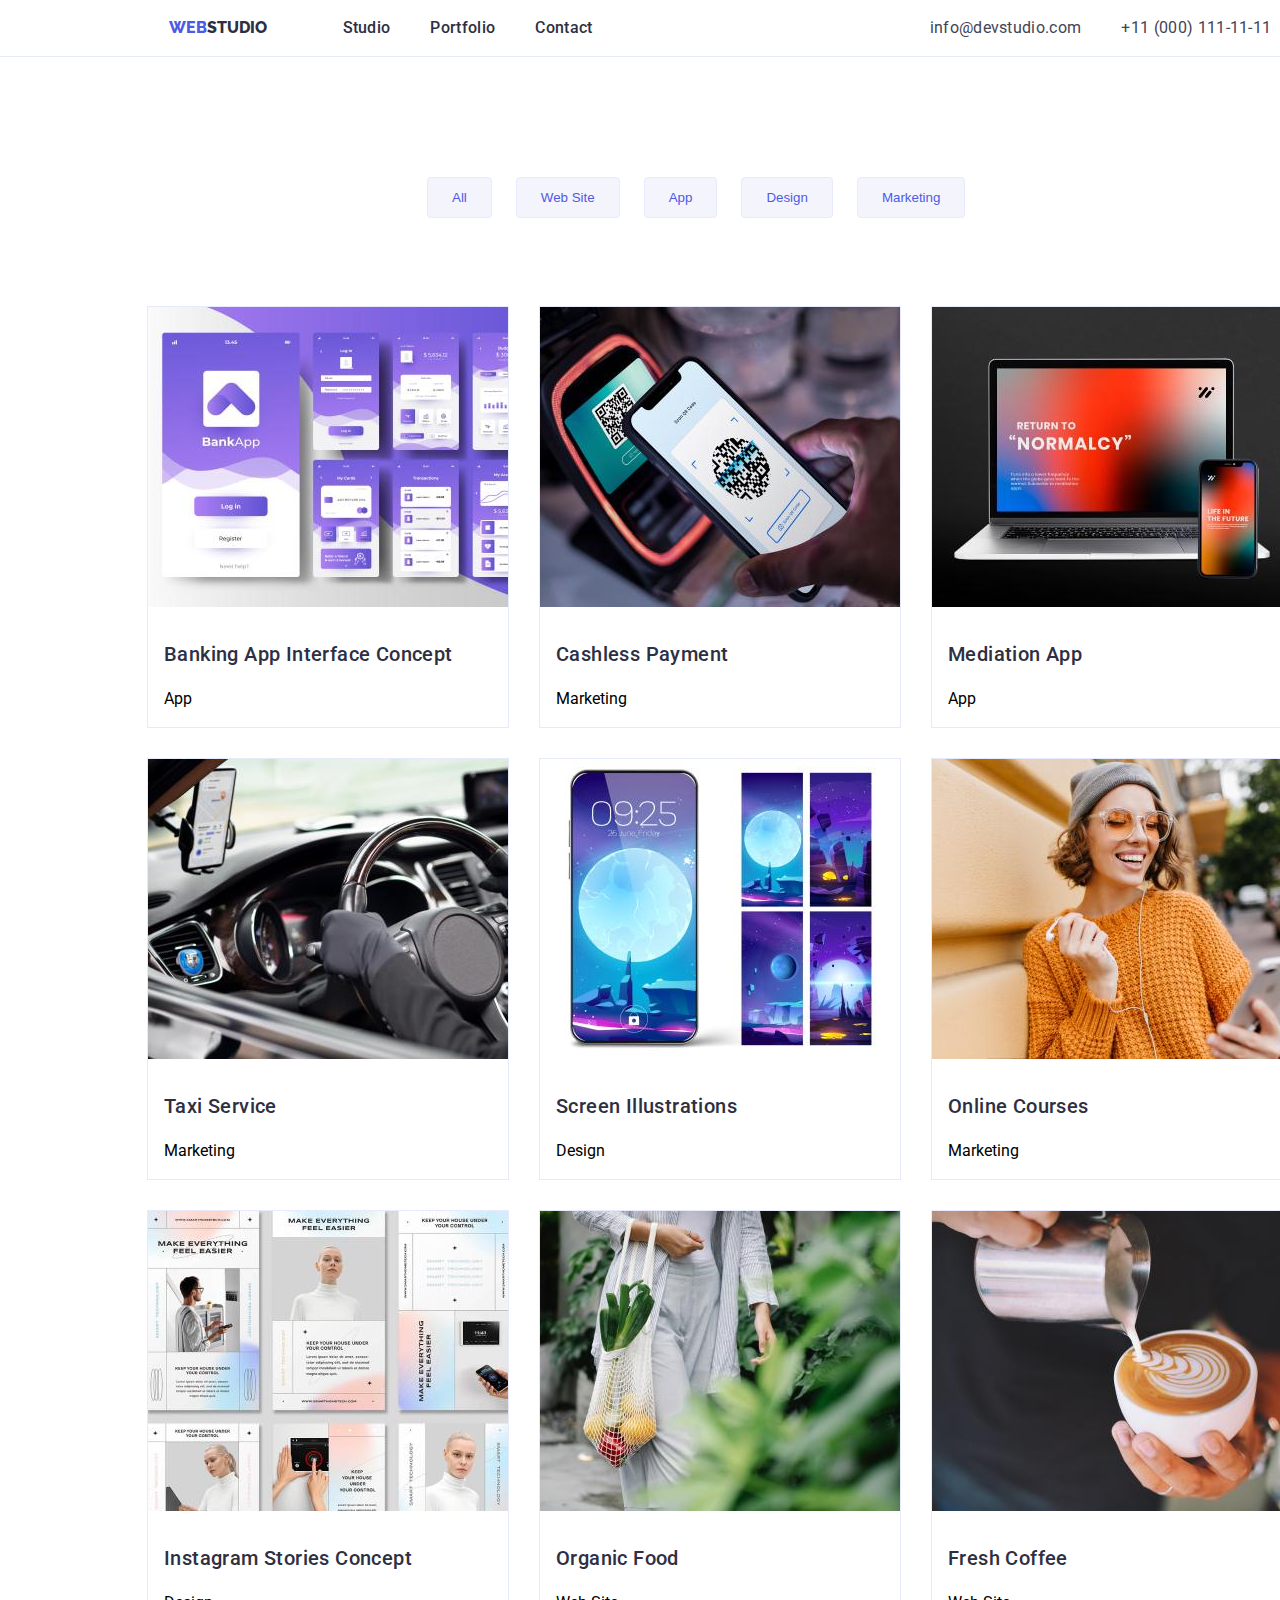
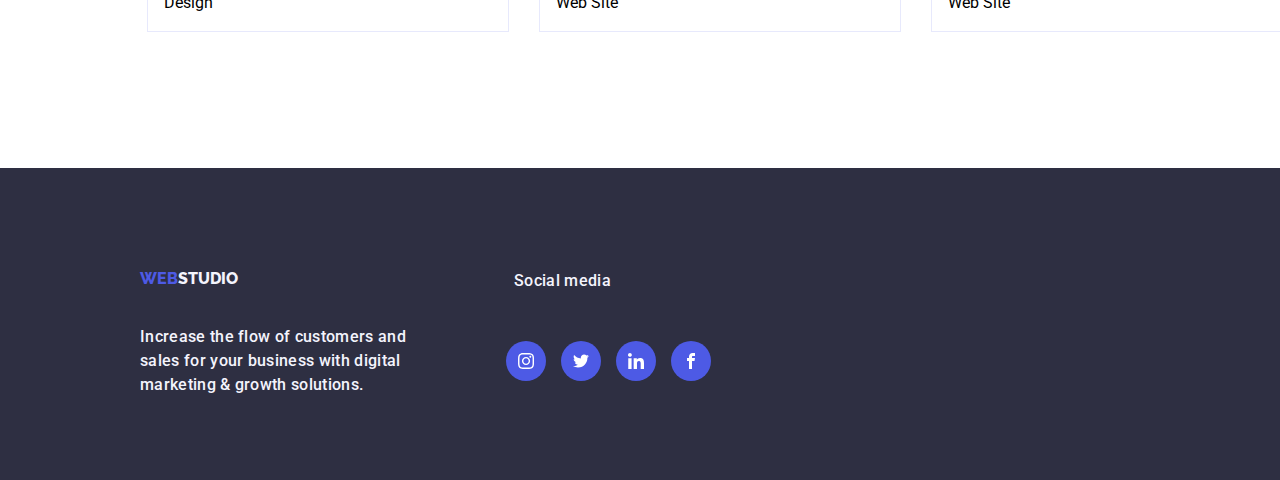
==== commit 4a994dce: "portfolio.html" ====
--- a/portfolio.html
+++ b/portfolio.html
@@ -22,7 +22,7 @@
   <body>
     <header class="d-flex header">
       <div class="d-flex">
-        <a href="" class="logo link">
+        <a href="./" class="logo link">
           <span class="logo-web">Web</span
           ><span class="logo-studio-nav">studio</span>
         </a>
@@ -57,7 +57,7 @@
     <main>
       <section class="projects section">
         <div class="portfolio-filter">
-          <button class="portfolio-btn-filter button active" type="button">
+          <button class="portfolio-btn-filter button" type="button">
             All
           </button>
           <button class="portfolio-btn-filter button" type="button">
--- a/css/styles.css
+++ b/css/styles.css
@@ -138,7 +138,10 @@
 .logo-studio-nav {
     color: var(--navyblue);
 }
-
+.logo-studio-nav:hover,
+.logo-studio-footer:hover{
+    color:var(--lightgreen)
+}
 .nav-link {
     font-weight: 500;
     line-height: 1.5;
@@ -195,7 +198,8 @@
     padding: 16px 32px;
 }
 
-.hero-btn:hover {
+.hero-btn:hover,
+.hero-btn:focus {
     background-color: var(--ocean);
 }
 
@@ -256,7 +260,8 @@
     align-items: center;
     justify-content: center;
 }
-.socials-icon:hover {
+.socials-icon:hover,
+.socials-icon:focus {
     background-color: var(--lightgreen);
     border-radius: 50%;
     height: 40px;
@@ -340,6 +345,7 @@
 }
 
 .portfolio-btn-filter:hover,
+.portfolio-btn-filter:focus,
 .active {
     border-radius: 4px;
     border: 1px solid var(--cornflower);
@@ -347,7 +353,8 @@
     color: var(--cloud);
 }
 
-.active:hover {
+.active:hover,
+.active:focus {
     background: var(--cloud);
     color: var(--iris);
 }
